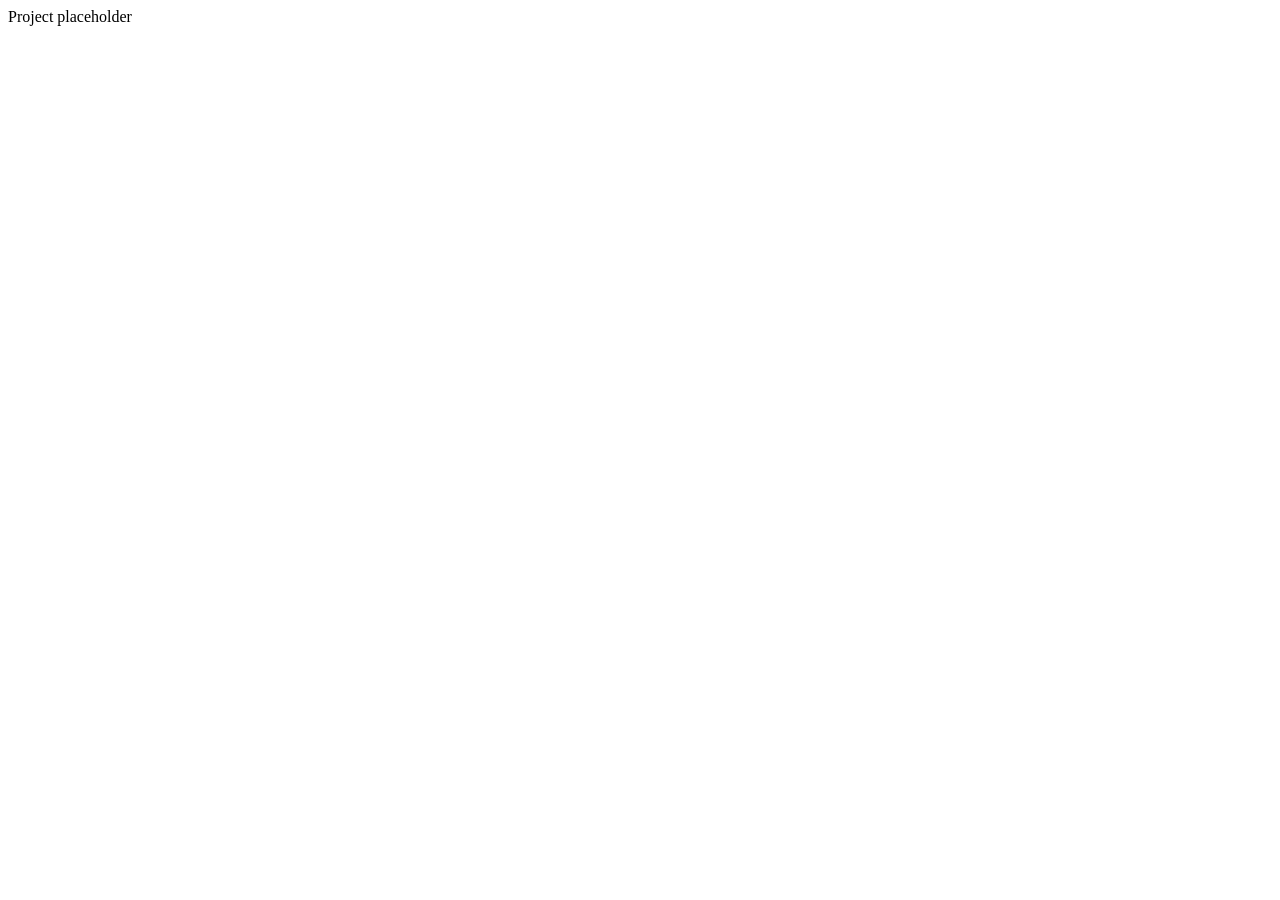
==== projects.html @ 774b998d "started the css and added wip warning in README" ====
<!DOCTYPE html>
<html lang="fr">
<head>
    <meta charset="UTF-8">
    <meta name="viewport" content="width=device-width, initial-scale=1.0">
    <title>Nathan's projects</title>
</head>
<body>
    Project placeholder
</body>
</html>
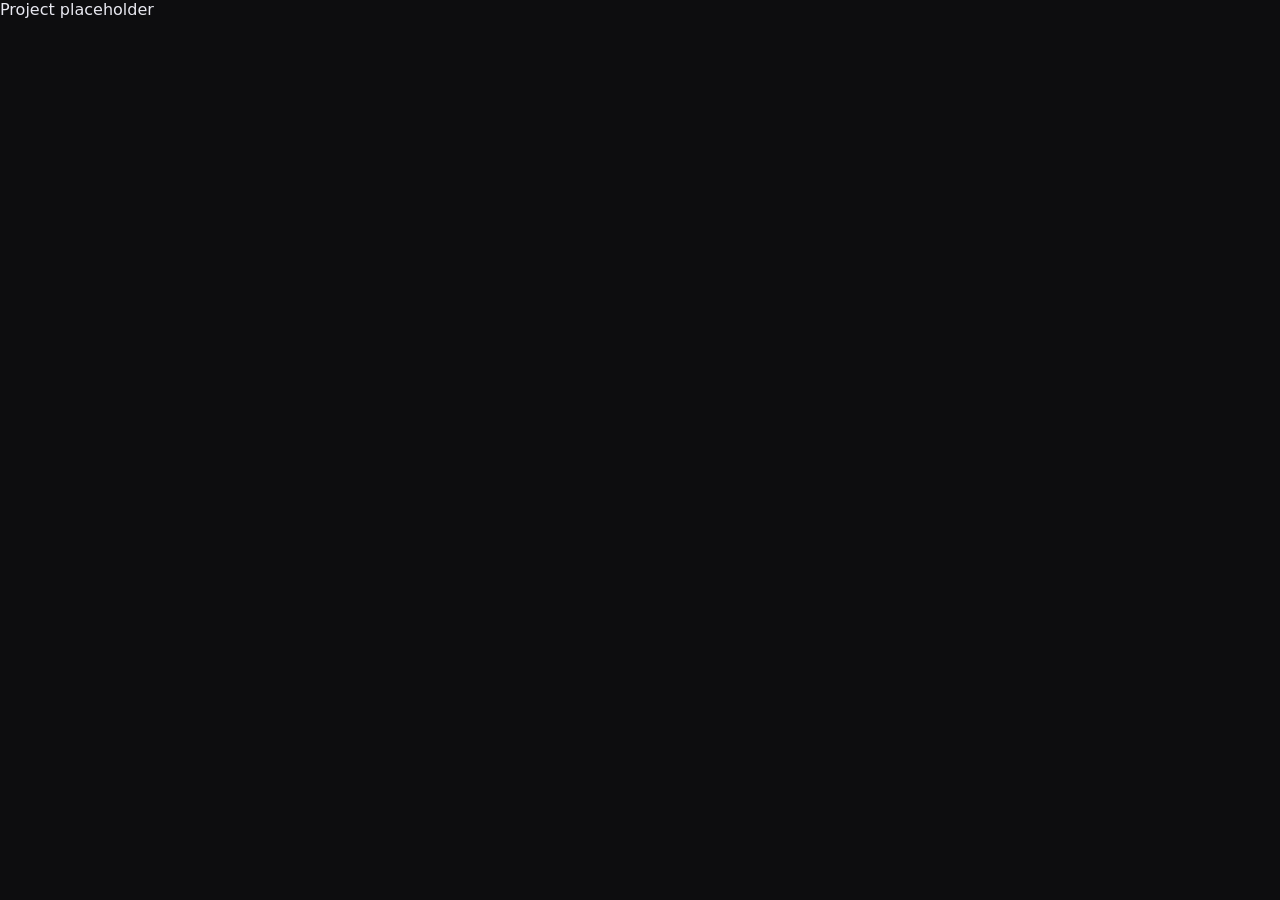
==== commit b5bb45a6: "changed architecture for dynamic project preview and management and added one test project" ====
--- a/projects.html
+++ b/projects.html
@@ -4,6 +4,7 @@
     <meta charset="UTF-8">
     <meta name="viewport" content="width=device-width, initial-scale=1.0">
     <title>Nathan's projects</title>
+    <link rel="stylesheet" href="css/style.css">
 </head>
 <body>
     Project placeholder
--- a/css/style.css
+++ b/css/style.css
@@ -0,0 +1,241 @@
+:root {
+  --bg: #0d0d0f;
+  --bg-card: #141416;
+  --bg-pill: #1e1e22;
+  --border: #2a2a2f;
+  --accent: #7b6ef6;
+  --accent-dim:#3d3780;
+  --accent-hover: #9287f8;
+  --text: #e8e8f0;
+  --text-muted:#6b6b80;
+  --radius: 12px;
+  --transition-smooth: all 0.3s cubic-bezier(0.4, 0, 0.2, 1);
+}
+
+html { 
+  scroll-behavior: smooth; 
+  background-color: var(--bg);
+  color: var(--text);
+  font-family: system-ui, -apple-system, BlinkMacSystemFont, 'Segoe UI', Roboto, Oxygen, Ubuntu, Cantarell, sans-serif;
+}
+
+h3 { font-size: 1.6rem;}
+h5 { font-size: 1.2rem; margin: 0px;}
+
+*, *::before, *::after {
+  box-sizing: border-box;
+}
+
+body {
+    margin: 0px;
+    padding: 0px;
+    background-color: var(--bg);
+}
+
+.mainpage {
+    display: flex;
+    flex-direction: column;
+    gap: 50px;
+    padding: 30px 50px;
+    max-width: 1070px;
+    margin: auto;
+}
+
+.about-me {
+    display: flex;
+    gap: 10px;
+}
+
+.left-abtme {
+    width: 25%;
+    display: flex;
+    flex-direction: column;
+    align-items: center;
+}
+
+.left-abtme img {
+    border-radius: 50%;
+    object-fit: cover;
+    height: 200px;
+    width: 200px;
+    border: 2px solid var(--border);
+    transition: var(--transition-smooth);
+}
+
+.left-abtme a {
+    height: 200px;
+    width: 200px;
+}
+
+.left-abtme img:hover {
+    transform: scale(1.05) rotate(2deg);
+    box-shadow: 0 0 20px var(--accent-dim);
+    border-color: var(--accent);
+}
+
+.right-abtme {
+    width: 75%;
+    padding-top: 40px;
+}
+
+.right-abtme p {
+    font-size: 1.2rem;
+    color: var(--text-muted);
+    line-height: 1.6;
+}
+
+.skills-tech {
+    display: flex;
+    flex-direction: column;
+}
+
+.card-display-area {
+    display: flex;
+    flex-wrap: wrap;
+    gap: 50px;
+}
+
+.card-tech {
+    display: flex;
+    flex-direction: column;
+    min-width: 200px;
+    flex: 1;
+    background-color: var(--bg-card);
+    border-radius: var(--radius);
+    border: 1px solid var(--border);
+    padding: 20px;
+    gap: 15px;
+    transition: var(--transition-smooth);
+}
+
+.card-tech:hover {
+    transform: translateY(-5px);
+    border-color: var(--accent);
+    box-shadow: 0 10px 20px rgba(0, 0, 0, 0.3);
+}
+
+.pills {
+    display: flex;
+    flex-wrap: wrap;
+    gap: 0.5rem;
+}
+
+.pills p {
+    background: var(--bg-pill);
+    border: 1px solid var(--border);
+    border-radius: 999px;
+    color: var(--text);
+    padding: 0.25rem 0.75rem;
+    font-size: 0.8rem;
+    margin: 0px;
+    transition: var(--transition-smooth);
+}
+
+.pills p:hover {
+    background: var(--accent-dim);
+    border-color: var(--accent);
+    cursor: default;
+}
+
+.projects {
+    display: flex;
+    flex-direction: column;
+}
+
+.projects-section {
+    display: flex;
+    flex-wrap: wrap;
+    gap: 20px;
+}
+
+.project-card {
+    height: 300px;
+    width: 100%;
+    background-color: var(--bg-card);
+    border: 1px solid var(--border);
+    border-radius: var(--radius);
+    padding: 20px;
+    display: flex;
+    align-items: center;
+    justify-content: center;
+    transition: var(--transition-smooth);
+}
+
+.footer-projects {
+    width: 100%;
+    display: flex;
+    justify-content: center;
+    margin-top: 20px;
+}
+
+.button {
+    text-decoration: none;
+    color: var(--text);
+    background-color: var(--accent);
+    border-radius: 999px;
+    padding: 0.7rem 2rem;
+    border: 1px solid transparent;
+    font-weight: 600;
+    transition: var(--transition-smooth);
+}
+
+.button:hover {
+    background-color: var(--accent-hover);
+    transform: scale(1.03);
+    box-shadow: 0 5px 15px rgba(123, 110, 246, 0.4);
+}
+
+/* ==========================================================================
+   BLOCK RESPONSIVE (MOBILE & TABLETTE)
+   ========================================================================== */
+@media screen and (max-width: 768px) {
+    /* Réduction des marges globales de la page pour ne pas perdre d'espace */
+    .mainpage {
+        padding: 20px 20px;
+        gap: 40px;
+    }
+
+    /* La section à propos passe d'une ligne à une colonne */
+    .about-me {
+        flex-direction: column;
+        align-items: center;
+        gap: 20px;
+    }
+
+    /* L'avatar et le texte prennent désormais toute la largeur disponible */
+    .left-abtme, 
+    .right-abtme {
+        width: 100%;
+    }
+
+    /* Alignement centré du titre "About me" au-dessus de la photo sur mobile */
+    .left-abtme {
+        align-items: center;
+        text-align: center;
+    }
+
+    /* Ajustement du texte pour qu'il ne soit pas trop gros sur petit écran */
+    .right-abtme {
+        padding-top: 0px;
+        text-align: justify;
+    }
+    
+    .right-abtme p {
+        font-size: 1.05rem;
+    }
+
+    /* Réduction de l'espace entre les cartes de compétences */
+    .card-display-area {
+        gap: 20px;
+    }
+
+    /* Gestion des cartes pour qu'elles s'empilent bien si l'écran est minuscule */
+    .card-tech {
+        min-width: 100%;
+    }
+    
+    /* Légère réduction de la hauteur de la carte projet sur mobile pour l'esthétique */
+    .project-card {
+        height: 220px;
+    }
+}
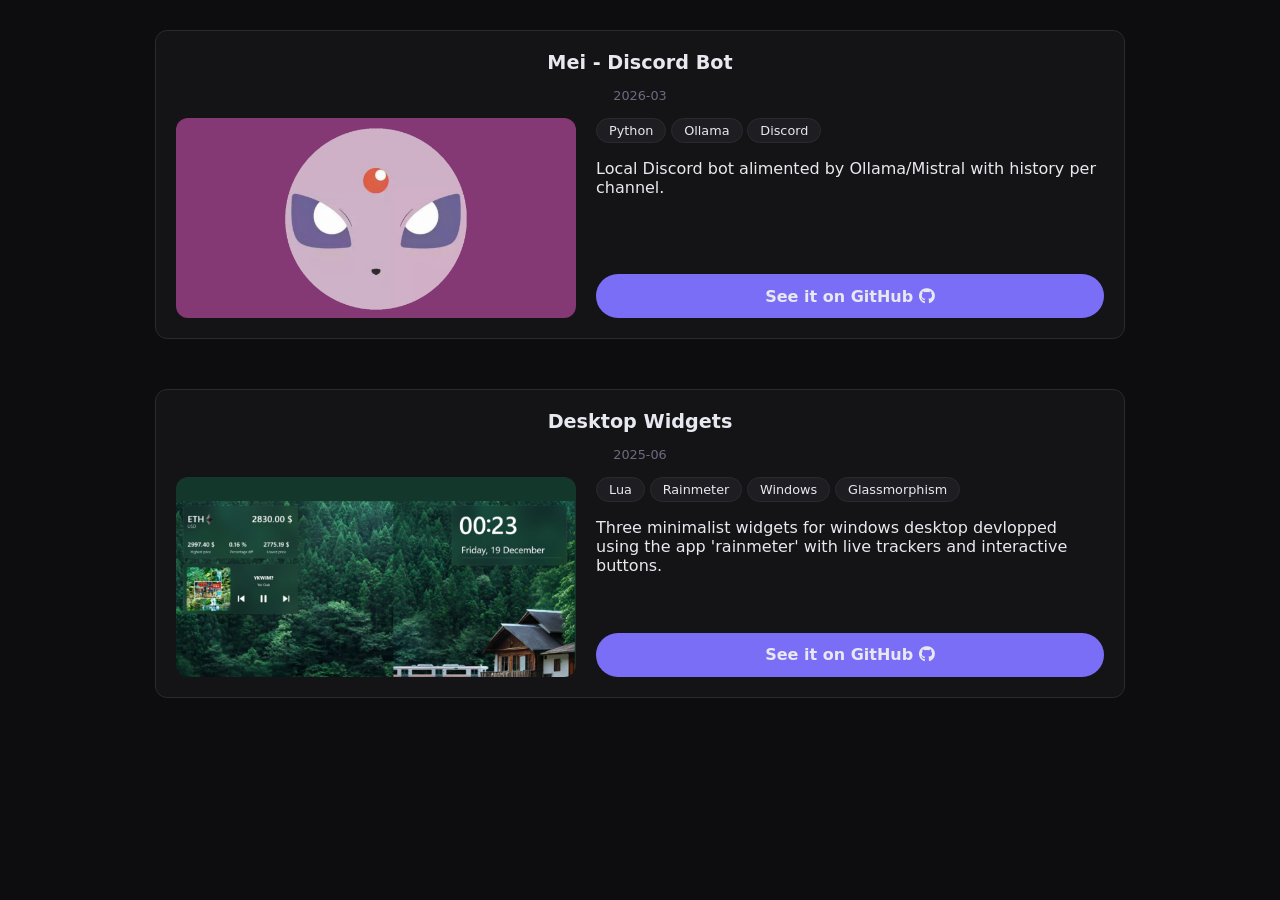
==== commit ebcbc4cf: "made the page to see all projects work, added another project, adjusted an image" ====
--- a/projects.html
+++ b/projects.html
@@ -5,8 +5,10 @@
     <meta name="viewport" content="width=device-width, initial-scale=1.0">
     <title>Nathan's projects</title>
     <link rel="stylesheet" href="css/style.css">
+    <link rel="stylesheet" href="https://cdnjs.cloudflare.com/ajax/libs/font-awesome/6.5.0/css/all.min.css">
 </head>
 <body>
-    Project placeholder
+    <div id="projects-grid"></div>
+    <script type="module" src="js/projects.js"></script>
 </body>
 </html>
--- a/css/style.css
+++ b/css/style.css
@@ -30,6 +30,7 @@
     margin: 0px;
     padding: 0px;
     background-color: var(--bg);
+    min-width: 400px;
 }
 
 .mainpage {
@@ -65,6 +66,7 @@
 .left-abtme a {
     height: 200px;
     width: 200px;
+    padding: 0px;
 }
 
 .left-abtme img:hover {
@@ -76,6 +78,7 @@
 .right-abtme {
     width: 75%;
     padding-top: 40px;
+    flex-grow: 1;
 }
 
 .right-abtme p {
@@ -92,7 +95,7 @@
 .card-display-area {
     display: flex;
     flex-wrap: wrap;
-    gap: 50px;
+    gap: 30px;
 }
 
 .card-tech {
@@ -100,6 +103,7 @@
     flex-direction: column;
     min-width: 200px;
     flex: 1;
+    flex-grow: 1;
     background-color: var(--bg-card);
     border-radius: var(--radius);
     border: 1px solid var(--border);
@@ -142,6 +146,13 @@
     flex-direction: column;
 }
 
+.project-top {
+    display: flex;
+    justify-content: space-between;
+    align-items: end;
+    flex-wrap: wrap;
+}
+
 .projects-section {
     display: flex;
     flex-wrap: wrap;
@@ -149,23 +160,83 @@
 }
 
 .project-card {
-    height: 300px;
+    min-height: 300px;
     width: 100%;
     background-color: var(--bg-card);
     border: 1px solid var(--border);
     border-radius: var(--radius);
     padding: 20px;
     display: flex;
+    flex-direction: column;
     align-items: center;
     justify-content: center;
     transition: var(--transition-smooth);
 }
 
-.footer-projects {
+.title-project-card {
     width: 100%;
     display: flex;
-    justify-content: center;
-    margin-top: 20px;
+    flex-direction: column;
+    align-items: center;
+}
+
+.title-project-card p {
+    color: var(--text-muted);
+    font-size: 0.8rem;
+    margin: 0.9rem;
+}
+
+.content-project-card {
+    width: 100%;
+    display: flex;
+    gap: 20px;
+    align-items: start;
+}
+
+.content-project-card img {
+    height: 200px;
+    aspect-ratio: 2 / 1;
+    object-fit: cover; /* évite le stretch, coupe légèrement si besoin */
+    border-radius: var(--radius);
+    flex-shrink: 0; /* empêche l'image de se rétrécir si le texte prend trop de place */
+    max-width: 400px;
+}
+
+.text-content {
+    display: flex;
+    flex-direction: column;
+    justify-content: space-between;
+    align-self: stretch
+}
+
+.text-content ul {
+    display: flex;
+    flex-wrap: wrap;
+    gap: 0.3rem;
+    list-style: none;
+    padding: 0px;
+    margin: 0px;
+}
+
+.text-content ul li {
+    background: var(--bg-pill);
+    border: 1px solid var(--border);
+    border-radius: 999px;
+    color: var(--text);
+    padding: 0.25rem 0.75rem;
+    font-size: 0.8rem;
+    margin: 0px;
+    transition: var(--transition-smooth);
+}
+
+.text-content ul li:hover {
+    background: var(--accent-dim);
+    border-color: var(--accent);
+    cursor: default;
+}
+
+.text-content .github-link {
+    background-color: var(--accent);
 }
 
 .button {
@@ -177,13 +248,39 @@
     border: 1px solid transparent;
     font-weight: 600;
     transition: var(--transition-smooth);
-}
-
-.button:hover {
+    text-align: center;
+}
+
+a .button:hover {
     background-color: var(--accent-hover);
     transform: scale(1.03);
-    box-shadow: 0 5px 15px rgba(123, 110, 246, 0.4);
-}
+}
+
+a {
+    color: var(--accent);
+    padding: 0.5rem;
+    font-weight: 600;
+    transition: var(--transition-smooth);
+}
+
+.project-top a {
+    margin-bottom: 0.83em;
+}
+
+a:hover {
+    transform: scale(1.03);
+    text-shadow: 0 5px 15px rgba(123, 110, 246, 0.4);
+}
+
+#projects-grid {
+    display: flex;
+    flex-direction: column;
+    gap: 50px;
+    padding: 30px 50px;
+    max-width: 1070px;
+    margin: auto;
+}
+
 
 /* ==========================================================================
    BLOCK RESPONSIVE (MOBILE & TABLETTE)
@@ -230,12 +327,26 @@
     }
 
     /* Gestion des cartes pour qu'elles s'empilent bien si l'écran est minuscule */
-    .card-tech {
-        min-width: 100%;
-    }
-    
-    /* Légère réduction de la hauteur de la carte projet sur mobile pour l'esthétique */
+
+    /* Sur mobile la carte passe en colonne : image au-dessus, texte en dessous */
     .project-card {
-        height: 220px;
+        height: auto; /* hauteur fixe retirée, le contenu dicte la taille */
+        padding: 15px;
+    }
+
+    /* Image pleine largeur sur mobile */
+    .content-project-card {
+        flex-direction: column; /* empile image + texte verticalement */
+        align-items: center;
+    }
+
+    .content-project-card img {
+        width: 100%; /* prend toute la largeur disponible */
+        height: 160px; /* hauteur fixe pour garder un ratio cohérent */
+        aspect-ratio: unset; /* désactive le ratio desktop */
+    }
+
+    .text-content {
+        width: 100%;
     }
 }
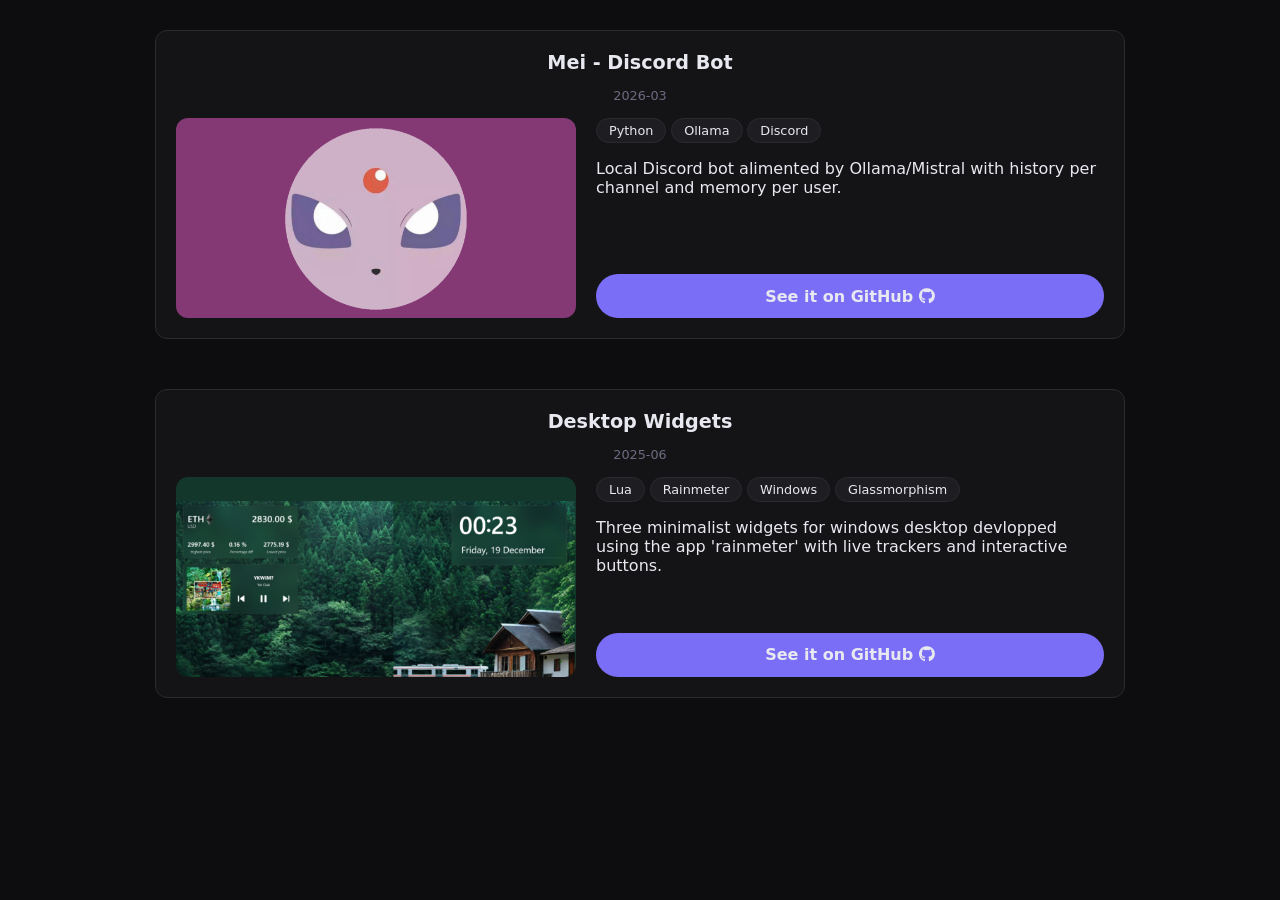
==== commit 69c1b407: "added footer and tab icon" ====
--- a/projects.html
+++ b/projects.html
@@ -4,6 +4,7 @@
     <meta charset="UTF-8">
     <meta name="viewport" content="width=device-width, initial-scale=1.0">
     <title>Nathan's projects</title>
+    <link rel="icon" href="https://github.com/nathan-leoue.png">
     <link rel="stylesheet" href="css/style.css">
     <link rel="stylesheet" href="https://cdnjs.cloudflare.com/ajax/libs/font-awesome/6.5.0/css/all.min.css">
 </head>
--- a/css/style.css
+++ b/css/style.css
@@ -26,6 +26,11 @@
   box-sizing: border-box;
 }
 
+a {
+    text-decoration: none;
+    color: currentColor;
+}
+
 body {
     margin: 0px;
     padding: 0px;
@@ -256,20 +261,34 @@
     transform: scale(1.03);
 }
 
-a {
+.project-top a {
     color: var(--accent);
     padding: 0.5rem;
     font-weight: 600;
     transition: var(--transition-smooth);
+    text-decoration: none;
 }
 
 .project-top a {
     margin-bottom: 0.83em;
 }
 
-a:hover {
+.project-top a:hover {
     transform: scale(1.03);
     text-shadow: 0 5px 15px rgba(123, 110, 246, 0.4);
+}
+
+footer {
+    display: flex;
+    justify-content: center;
+    align-items: center;
+    gap: 0.5rem;
+    font-size: 0.8rem;
+    color: var(--text-muted);
+}
+
+footer a > p {
+    border-bottom: 1px solid currentColor;
 }
 
 #projects-grid {
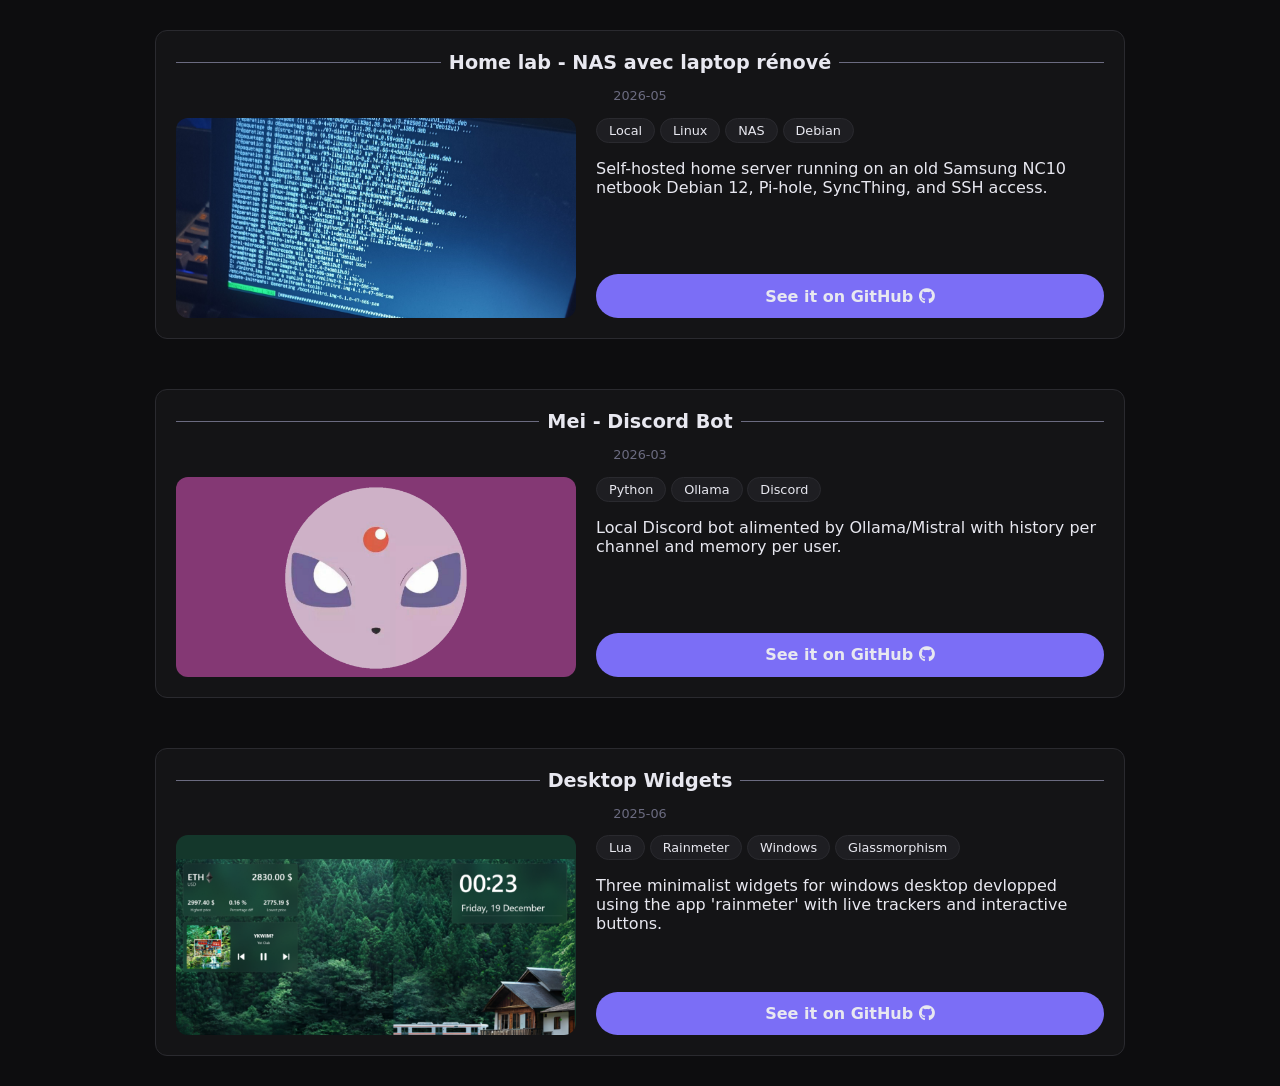
==== commit c86745c9: "added navbar and started big view of projects" ====
--- a/projects.html
+++ b/projects.html
@@ -8,7 +8,7 @@
     <link rel="stylesheet" href="css/style.css">
     <link rel="stylesheet" href="https://cdnjs.cloudflare.com/ajax/libs/font-awesome/6.5.0/css/all.min.css">
 </head>
-<body>
+<body id="body">
     <div id="projects-grid"></div>
     <script type="module" src="js/projects.js"></script>
 </body>
--- a/css/style.css
+++ b/css/style.css
@@ -20,7 +20,15 @@
 }
 
 h3 { font-size: 1.6rem;}
-h5 { font-size: 1.2rem; margin: 0px;}
+h5 { font-size: 1.2rem; margin: 0px; width: 100%; display: flex; gap: 0.5rem; justify-content: center; align-items: center;}
+
+h5::before,
+h5::after {
+    content: "";
+    flex: 1;
+    height: 1px;
+    background-color: var(--text-muted);
+}
 
 *, *::before, *::after {
   box-sizing: border-box;
@@ -36,6 +44,13 @@
     padding: 0px;
     background-color: var(--bg);
     min-width: 400px;
+    display: flex;
+    flex-direction: column;
+    justify-content: space-between;
+}
+
+body.no-scroll {
+    overflow: hidden;
 }
 
 .mainpage {
@@ -45,6 +60,11 @@
     padding: 30px 50px;
     max-width: 1070px;
     margin: auto;
+}
+
+nav {
+    display: flex;
+    justify-content: space-between;
 }
 
 .about-me {
@@ -263,7 +283,7 @@
 
 .project-top a {
     color: var(--accent);
-    padding: 0.5rem;
+    padding: 0.5rem 0rem;
     font-weight: 600;
     transition: var(--transition-smooth);
     text-decoration: none;
@@ -283,8 +303,13 @@
     justify-content: center;
     align-items: center;
     gap: 0.5rem;
+    flex-wrap: wrap;
     font-size: 0.8rem;
     color: var(--text-muted);
+}
+
+footer p {
+    margin: 0px;
 }
 
 footer a > p {
@@ -300,6 +325,82 @@
     margin: auto;
 }
 
+/* Switch button */
+/* The switch - the box around the slider */
+.switch {
+  position: relative;
+  display: inline-block;
+  width: 30px;
+  height: 17px;
+}
+
+/* Hide default HTML checkbox */
+.switch input {
+  opacity: 0;
+  width: 0;
+  height: 0;
+}
+
+/* The slider */
+.slider {
+  position: absolute;
+  cursor: pointer;
+  top: 0;
+  left: 0;
+  right: 0;
+  bottom: 0;
+  background-color: var(--text-muted);
+  -webkit-transition: .4s;
+  transition: .4s;
+}
+
+.slider:before {
+  position: absolute;
+  content: "";
+  height: 13px;
+  width: 13px;
+  left: 2px;
+  bottom: 2px;
+  background-color: var(--text);
+  -webkit-transition: .4s;
+  transition: .4s;
+}
+
+input:checked + .slider:before {
+  -webkit-transform: translateX(13px);
+  -ms-transform: translateX(13px);
+  transform: translateX(13px);
+}
+
+/* Rounded sliders */
+.slider.round {
+  border-radius: 999px;
+}
+
+.slider.round:before {
+  border-radius: 999px;
+}
+
+/* ------------big card----------- */
+#bigcard {
+    position: fixed;
+    z-index: 999;
+    min-height: 100vh;
+    width: 100vw;
+    flex-grow: 1;
+    background-color: #0d0d0f65;
+    display: flex;
+    justify-content: center;
+    align-items: center;
+}
+
+#bigcard div {
+    height: 300px;
+    width: 200px;
+    border: 1px solid white;
+    background-color: var(--bg-card);
+    border-radius: var(--radius);
+}
 
 /* ==========================================================================
    BLOCK RESPONSIVE (MOBILE & TABLETTE)
@@ -307,7 +408,7 @@
 @media screen and (max-width: 768px) {
     /* Réduction des marges globales de la page pour ne pas perdre d'espace */
     .mainpage {
-        padding: 20px 20px;
+        padding: 20px 5px;
         gap: 40px;
     }
 
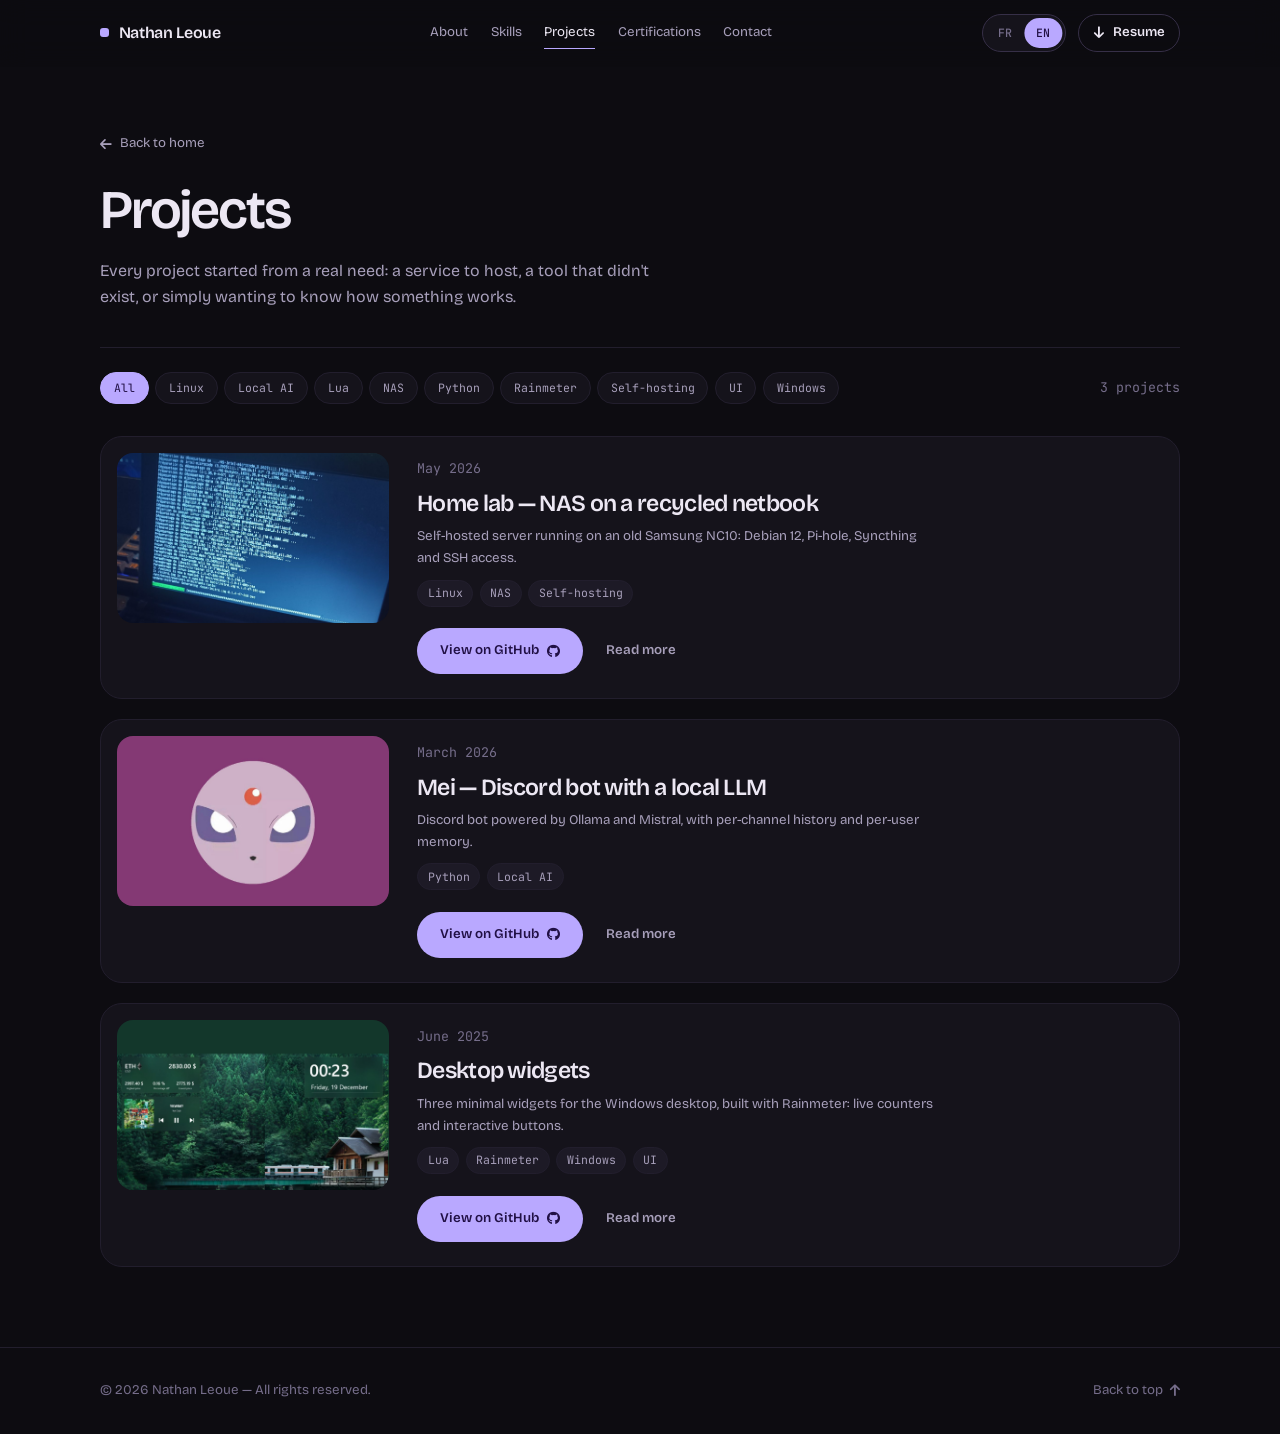
==== commit 9ae0349b: "refactor: i18n, certifications, resume, UI, cleanup" ====
--- a/projects.html
+++ b/projects.html
@@ -3,13 +3,95 @@
 <head>
     <meta charset="UTF-8">
     <meta name="viewport" content="width=device-width, initial-scale=1.0">
-    <title>Nathan's projects</title>
+    <title>Projets — Nathan Leoue</title>
+    <meta name="description" content="Tous les projets de Nathan Leoue : home lab, IA locale, développement web et outils système.">
+    <meta name="theme-color" content="#0d0c11">
+
+    <meta property="og:type" content="website">
+    <meta property="og:title" content="Projets — Nathan Leoue">
+    <meta property="og:description" content="Home lab, IA locale, développement web et outils système.">
+    <meta property="og:url" content="https://nathan-leoue.github.io/projects.html">
+    <meta property="og:image" content="https://github.com/nathan-leoue.png">
+
     <link rel="icon" href="https://github.com/nathan-leoue.png">
+    <link rel="preconnect" href="https://fonts.googleapis.com">
+    <link rel="preconnect" href="https://fonts.gstatic.com" crossorigin>
+    <link rel="stylesheet" href="https://fonts.googleapis.com/css2?family=Bricolage+Grotesque:opsz,wght@12..96,300..800&family=JetBrains+Mono:wght@400;500&display=swap">
+    <link rel="stylesheet" href="https://cdnjs.cloudflare.com/ajax/libs/font-awesome/6.5.0/css/all.min.css">
     <link rel="stylesheet" href="css/style.css">
-    <link rel="stylesheet" href="https://cdnjs.cloudflare.com/ajax/libs/font-awesome/6.5.0/css/all.min.css">
 </head>
-<body id="body">
-    <div id="projects-grid"></div>
+
+<body data-title-key="meta.titleProjects">
+    <a class="skip-link" href="#main" data-i18n="a11y.skip">Aller au contenu</a>
+
+    <header class="topbar">
+        <div class="shell topbar-inner">
+            <a class="brand" href="index.html" data-i18n-attr="aria-label:nav.home">
+                <span class="brand-dot" aria-hidden="true"></span>
+                <span class="brand-name">Nathan Leoue</span>
+            </a>
+
+            <nav class="nav-links" data-i18n-attr="aria-label:a11y.nav">
+                <a href="index.html#about" data-i18n="nav.about"></a>
+                <a href="index.html#skills" data-i18n="nav.skills"></a>
+                <a href="projects.html" class="is-current" data-i18n="nav.projects"></a>
+                <a href="index.html#certifications" data-i18n="nav.certs"></a>
+                <a href="index.html#contact" data-i18n="nav.contact"></a>
+            </nav>
+
+            <div class="topbar-actions">
+                <div class="lang-switch" role="group" data-lang-switch="fr"
+                     data-i18n-attr="aria-label:a11y.langGroup">
+                    <span class="lang-thumb" aria-hidden="true"></span>
+                    <button class="lang-btn" type="button" data-lang="fr" lang="fr">FR</button>
+                    <button class="lang-btn" type="button" data-lang="en" lang="en">EN</button>
+                </div>
+
+                <a class="btn btn-outline btn-sm" href="assets/cv/cv-nathan-leoue.pdf" download>
+                    <i class="fa-solid fa-arrow-down" aria-hidden="true"></i>
+                    <span data-i18n="nav.cv"></span>
+                </a>
+            </div>
+        </div>
+    </header>
+
+    <main id="main">
+        <section class="page-head">
+            <div class="shell">
+                <a class="back-link" href="index.html">
+                    <i class="fa-solid fa-arrow-left" aria-hidden="true"></i>
+                    <span data-i18n="nav.backHome"></span>
+                </a>
+                <h1 class="page-title" data-i18n="projects.title"></h1>
+                <p class="page-intro" data-i18n="projects.pageIntro"></p>
+
+                <div class="filter-bar">
+                    <!-- Boutons générés par js/projects.js à partir des tags -->
+                    <div class="filters" id="projects-filters" role="group"></div>
+                    <p class="band-meta mono" id="projects-count"></p>
+                </div>
+            </div>
+        </section>
+
+        <section class="band band-flush">
+            <div class="shell">
+                <!-- Cartes générées par js/projects.js -->
+                <div class="project-list" id="projects-grid"></div>
+            </div>
+        </section>
+    </main>
+
+    <footer class="site-footer">
+        <div class="shell footer-inner">
+            <p>© <span data-year>2026</span> Nathan Leoue — <span data-i18n="footer.rights"></span></p>
+            <p class="footer-note mono" data-i18n="footer.built"></p>
+            <a class="footer-top" href="#main">
+                <span data-i18n="footer.top"></span>
+                <i class="fa-solid fa-arrow-up" aria-hidden="true"></i>
+            </a>
+        </div>
+    </footer>
+
     <script type="module" src="js/projects.js"></script>
 </body>
-</html>+</html>
--- a/css/style.css
+++ b/css/style.css
@@ -1,472 +1,1111 @@
+/* ==========================================================================
+   Nathan Leoue — feuille de style
+   --------------------------------------------------------------------------
+   Sommaire
+     01. Tokens (couleurs, typo, espacements)
+     02. Base & réinitialisation
+     03. Utilitaires
+     04. Mise en page (shell, bandes, grille de section)
+     05. En-tête, navigation, sélecteur de langue
+     06. Boutons
+     07. Hero + encadré "neofetch"
+     08. Compétences
+     09. Projets (cartes, filtres, page dédiée)
+     10. Certifications
+     11. Contact
+     12. Fiche détaillée (modale)
+     13. Pied de page
+     14. Page 404
+     15. Responsive
+     16. Préférences d'accessibilité
+   ========================================================================== */
+
+
+/* ==========================================================================
+   01. TOKENS
+   Une seule source de vérité pour les couleurs. Pour changer l'ambiance du
+   site, il suffit de toucher à ce bloc — rien d'autre.
+   Palette pensée comme du Material You : les surfaces ne sont pas grises mais
+   légèrement teintées de violet, et l'accent est un ton clair posé sur du
+   sombre (et non l'inverse).
+   ========================================================================== */
 :root {
-  --bg: #0d0d0f;
-  --bg-card: #141416;
-  --bg-pill: #1e1e22;
-  --border: #2a2a2f;
-  --accent: #7b6ef6;
-  --accent-dim:#3d3780;
-  --accent-hover: #9287f8;
-  --text: #e8e8f0;
-  --text-muted:#6b6b80;
-  --radius: 12px;
-  --transition-smooth: all 0.3s cubic-bezier(0.4, 0, 0.2, 1);
-}
-
-html { 
-  scroll-behavior: smooth; 
-  background-color: var(--bg);
-  color: var(--text);
-  font-family: system-ui, -apple-system, BlinkMacSystemFont, 'Segoe UI', Roboto, Oxygen, Ubuntu, Cantarell, sans-serif;
-}
-
-h3 { font-size: 1.6rem;}
-h5 { font-size: 1.2rem; margin: 0px; width: 100%; display: flex; gap: 0.5rem; justify-content: center; align-items: center;}
-
-h5::before,
-h5::after {
+    /* Surfaces, du plus bas au plus haut */
+    --surface:        #0d0c11;
+    --surface-1:      #15131b;
+    --surface-2:      #1d1a26;
+    --surface-3:      #262132;
+
+    /* Contours */
+    --outline:        #362f47;
+    --outline-weak:   #221e2d;
+
+    /* Accent principal */
+    --primary:        #b9a8ff;
+    --primary-dim:    #6d5cc0;
+    --primary-soft:   rgba(185, 168, 255, 0.12);
+    --on-primary:     #211045;
+
+    /* Accent secondaire — réservé aux certifications obtenues */
+    --accent:         #7fd7c8;
+    --accent-soft:    rgba(127, 215, 200, 0.12);
+
+    /* Texte */
+    --text:           #ece7f3;
+    --text-muted:     #a79fba;
+    --text-faint:     #756d8a;
+
+    /* Typographie */
+    --font-body: "Bricolage Grotesque", system-ui, -apple-system, "Segoe UI", Roboto, sans-serif;
+    --font-mono: "JetBrains Mono", ui-monospace, SFMono-Regular, Menlo, Consolas, monospace;
+
+    /* Échelle typographique (ratio ~1.25) */
+    --step--1: 0.833rem;
+    --step-0:  1rem;
+    --step-1:  1.15rem;
+    --step-2:  1.45rem;
+    --step-3:  1.9rem;
+
+    /* Formes et mouvements */
+    --radius-sm:  10px;
+    --radius:     16px;
+    --radius-lg:  22px;
+    --ease: cubic-bezier(0.4, 0, 0.2, 1);
+    --speed: 0.25s;
+}
+
+
+/* ==========================================================================
+   02. BASE
+   ========================================================================== */
+*, *::before, *::after { box-sizing: border-box; }
+
+html {
+    scroll-behavior: smooth;
+    /* Compense la hauteur de l'en-tête fixe quand on saute vers une ancre. */
+    scroll-padding-top: 6rem;
+    -webkit-text-size-adjust: 100%;
+}
+
+body {
+    margin: 0;
+    background-color: var(--surface);
+    color: var(--text);
+    font-family: var(--font-body);
+    font-size: var(--step-0);
+    line-height: 1.65;
+    font-optical-sizing: auto;
+    -webkit-font-smoothing: antialiased;
+}
+
+body.no-scroll { overflow: hidden; }
+
+h1, h2, h3, h4 {
+    margin: 0;
+    line-height: 1.15;
+    letter-spacing: -0.02em;
+    font-weight: 600;
+}
+
+p { margin: 0; }
+
+img { max-width: 100%; display: block; }
+
+a { color: inherit; text-decoration: none; }
+
+ul { list-style: none; margin: 0; padding: 0; }
+
+button { font: inherit; color: inherit; }
+
+::selection { background: var(--primary); color: var(--on-primary); }
+
+/* Un seul style de focus pour tout le site, visible au clavier uniquement. */
+:focus-visible {
+    outline: 2px solid var(--primary);
+    outline-offset: 3px;
+    border-radius: 4px;
+}
+
+
+/* ==========================================================================
+   03. UTILITAIRES
+   ========================================================================== */
+.mono {
+    font-family: var(--font-mono);
+    font-size: var(--step--1);
+    letter-spacing: 0;
+}
+
+/* Visible pour les lecteurs d'écran, invisible à l'œil. */
+.visually-hidden {
+    position: absolute;
+    width: 1px; height: 1px;
+    margin: -1px; padding: 0;
+    overflow: hidden;
+    clip-path: inset(50%);
+    white-space: nowrap;
+}
+
+/* Premier lien de la page : n'apparaît qu'à la tabulation. */
+.skip-link {
+    position: absolute;
+    top: 0.75rem;
+    left: 0.75rem;
+    z-index: 200;
+    padding: 0.6rem 1rem;
+    background: var(--primary);
+    color: var(--on-primary);
+    border-radius: 999px;
+    font-weight: 600;
+    transform: translateY(-160%);
+    transition: transform var(--speed) var(--ease);
+}
+.skip-link:focus { transform: translateY(0); }
+
+.empty-state {
+    color: var(--text-muted);
+    padding: 2rem 0;
+}
+
+/* Étiquettes de technologies, partagées par les projets et les compétences. */
+.tag-list {
+    display: flex;
+    flex-wrap: wrap;
+    gap: 0.4rem;
+}
+
+.tag {
+    font-family: var(--font-mono);
+    font-size: 0.72rem;
+    line-height: 1.6;
+    padding: 0.2rem 0.6rem;
+    border-radius: 999px;
+    background: var(--surface-2);
+    border: 1px solid var(--outline-weak);
+    color: var(--text-muted);
+}
+
+
+/* ==========================================================================
+   04. MISE EN PAGE
+   Le site est découpé en "bandes" pleine largeur séparées par un filet fin,
+   avec le contenu contraint au centre. Chaque bande est elle-même divisée en
+   deux : le titre à gauche, le contenu à droite.
+   ========================================================================== */
+.shell {
+    width: min(1080px, 100% - 3rem);
+    margin-inline: auto;
+}
+
+.band { border-top: 1px solid var(--outline-weak); }
+
+.band-grid {
+    display: grid;
+    grid-template-columns: minmax(140px, 190px) minmax(0, 1fr);
+    gap: clamp(1.5rem, 4vw, 3.5rem);
+    padding-block: clamp(3rem, 7vw, 5rem);
+}
+
+.band-flush { border-top: 0; padding-bottom: clamp(3rem, 7vw, 5rem); }
+
+/* La colonne de gauche reste visible pendant qu'on parcourt la section. */
+.band-side {
+    position: sticky;
+    top: 6.5rem;
+    align-self: start;
+    display: flex;
+    flex-direction: column;
+    gap: 0.5rem;
+}
+
+.band-title {
+    font-size: var(--step-3);
+    letter-spacing: -0.035em;
+}
+
+.band-meta { color: var(--text-faint); }
+
+.band-link {
+    color: var(--primary);
+    font-weight: 600;
+    font-size: var(--step--1);
+    display: inline-flex;
+    align-items: center;
+    gap: 0.45rem;
+    margin-top: 0.5rem;
+    width: fit-content;
+}
+.band-link i { transition: transform var(--speed) var(--ease); }
+.band-link:hover i { transform: translateX(3px); }
+
+.band-main { min-width: 0; }
+
+.band-intro {
+    color: var(--text-muted);
+    max-width: 62ch;
+    margin-bottom: 1.75rem;
+}
+
+.prose p {
+    color: var(--text-muted);
+    max-width: 68ch;
+    font-size: var(--step-1);
+}
+.prose p + p { margin-top: 1.1rem; }
+
+
+/* ==========================================================================
+   05. EN-TÊTE
+   ========================================================================== */
+.topbar {
+    position: sticky;
+    top: 0;
+    z-index: 50;
+    background: color-mix(in srgb, var(--surface) 82%, transparent);
+    backdrop-filter: blur(14px);
+    -webkit-backdrop-filter: blur(14px);
+    border-bottom: 1px solid transparent;
+    transition: border-color var(--speed) var(--ease);
+}
+.topbar.is-scrolled { border-bottom-color: var(--outline-weak); }
+
+.topbar-inner {
+    display: flex;
+    align-items: center;
+    justify-content: space-between;
+    gap: 1.25rem;
+    padding-block: 0.85rem;
+}
+
+.brand {
+    display: inline-flex;
+    align-items: center;
+    gap: 0.6rem;
+    font-weight: 600;
+    letter-spacing: -0.02em;
+    white-space: nowrap;
+}
+
+/* Petit carré d'accent : le repère visuel de la marque. */
+.brand-dot {
+    width: 9px;
+    height: 9px;
+    border-radius: 3px;
+    background: var(--primary);
+    flex-shrink: 0;
+}
+
+.nav-links {
+    display: flex;
+    gap: 1.4rem;
+    font-size: var(--step--1);
+    color: var(--text-muted);
+}
+
+.nav-links a {
+    position: relative;
+    padding-block: 0.35rem;
+    transition: color var(--speed) var(--ease);
+}
+.nav-links a:hover { color: var(--text); }
+
+/* Trait sous le lien de la section en cours de lecture. */
+.nav-links a::after {
     content: "";
+    position: absolute;
+    left: 0;
+    right: 0;
+    bottom: 0;
+    height: 1px;
+    background: var(--primary);
+    transform: scaleX(0);
+    transition: transform var(--speed) var(--ease);
+}
+.nav-links a.is-current { color: var(--text); }
+.nav-links a.is-current::after { transform: scaleX(1); }
+
+.topbar-actions {
+    display: flex;
+    align-items: center;
+    gap: 0.75rem;
+}
+
+/* --- Sélecteur de langue ---------------------------------------------- */
+.lang-switch {
+    position: relative;
+    display: inline-flex;
+    padding: 3px;
+    background: var(--surface-1);
+    border: 1px solid var(--outline);
+    border-radius: 999px;
+}
+
+.lang-btn {
+    position: relative;
+    z-index: 1;
+    border: 0;
+    background: none;
+    cursor: pointer;
+    font-family: var(--font-mono);
+    font-size: 0.72rem;
+    font-weight: 500;
+    padding: 0.35rem 0.6rem;
+    border-radius: 999px;
+    color: var(--text-faint);
+    transition: color var(--speed) var(--ease);
+    min-width: 2.4rem;
+}
+.lang-btn:hover { color: var(--text); }
+.lang-btn.is-active { color: var(--on-primary); }
+
+/* La pastille glisse derrière le bouton actif. */
+.lang-thumb {
+    position: absolute;
+    top: 3px;
+    bottom: 3px;
+    left: 3px;
+    width: calc(50% - 3px);
+    border-radius: 999px;
+    background: var(--primary);
+    transition: transform var(--speed) var(--ease);
+}
+[data-lang-switch="en"] .lang-thumb { transform: translateX(100%); }
+
+
+/* ==========================================================================
+   06. BOUTONS
+   ========================================================================== */
+.btn {
+    display: inline-flex;
+    align-items: center;
+    justify-content: center;
+    gap: 0.55rem;
+    padding: 0.7rem 1.35rem;
+    border-radius: 999px;
+    border: 1px solid transparent;
+    font-size: var(--step--1);
+    font-weight: 600;
+    cursor: pointer;
+    white-space: nowrap;
+    transition: background-color var(--speed) var(--ease),
+                border-color var(--speed) var(--ease),
+                color var(--speed) var(--ease);
+}
+
+.btn-primary {
+    background: var(--primary);
+    color: var(--on-primary);
+}
+.btn-primary:hover { background: #cec1ff; }
+
+.btn-outline {
+    background: transparent;
+    border-color: var(--outline);
+    color: var(--text);
+}
+.btn-outline:hover {
+    border-color: var(--primary-dim);
+    background: var(--primary-soft);
+}
+
+.btn-quiet {
+    background: transparent;
+    color: var(--text-muted);
+    padding-inline: 0.9rem;
+}
+.btn-quiet:hover { color: var(--primary); }
+
+.btn-sm { padding: 0.45rem 0.9rem; }
+
+
+/* ==========================================================================
+   07. HERO
+   ========================================================================== */
+.hero {
+    position: relative;
+    overflow: hidden;
+    padding-block: clamp(3.5rem, 9vw, 6.5rem);
+}
+
+/* Unique effet décoratif du site : une lueur diffuse derrière le titre. */
+.hero::before {
+    content: "";
+    position: absolute;
+    top: -40%;
+    left: -10%;
+    width: 70ch;
+    height: 70ch;
+    background: radial-gradient(circle, var(--primary-soft) 0%, transparent 62%);
+    pointer-events: none;
+}
+
+.hero-inner {
+    position: relative;
+    display: grid;
+    grid-template-columns: minmax(0, 1fr) minmax(0, 24rem);
+    gap: clamp(2rem, 5vw, 4rem);
+    align-items: center;
+}
+
+.hero-title {
+    font-size: clamp(3rem, 8.5vw, 5.2rem);
+    font-weight: 700;
+    line-height: 0.94;
+    letter-spacing: -0.045em;
+    margin-bottom: 1.25rem;
+}
+
+.hero-role {
+    font-size: var(--step-2);
+    color: var(--text);
+    max-width: 28ch;
+    font-weight: 500;
+    letter-spacing: -0.02em;
+    line-height: 1.3;
+}
+
+.hero-pitch {
+    margin-top: 1.25rem;
+    color: var(--text-muted);
+    max-width: 52ch;
+}
+
+.hero-actions {
+    display: flex;
+    flex-wrap: wrap;
+    gap: 0.75rem;
+    margin-top: 2rem;
+}
+
+/* --- Encadré "neofetch" ------------------------------------------------ */
+.fetch {
+    background: var(--surface-1);
+    border: 1px solid var(--outline);
+    border-radius: var(--radius);
+    padding: 1.4rem;
+}
+
+.fetch-head {
+    display: flex;
+    align-items: center;
+    gap: 1rem;
+    margin-bottom: 1.1rem;
+}
+
+.fetch-avatar {
+    display: block;
+    flex-shrink: 0;
+    width: 72px;
+    height: 72px;
+    border-radius: 14px;
+    overflow: hidden;
+    border: 1px solid var(--outline);
+    transition: border-color var(--speed) var(--ease);
+}
+.fetch-avatar:hover { border-color: var(--primary); }
+
+.fetch-avatar img {
+    width: 100%;
+    height: 100%;
+    object-fit: cover;
+}
+
+.fetch-id {
     flex: 1;
+    min-width: 0;
+}
+
+.fetch-user {
+    color: var(--primary);
+    font-weight: 500;
+}
+.fetch-user span { color: var(--text-faint); }
+
+/* Le trait que neofetch dessine sous "utilisateur@machine". */
+.fetch-rule {
+    display: block;
     height: 1px;
-    background-color: var(--text-muted);
-}
-
-*, *::before, *::after {
-  box-sizing: border-box;
-}
-
-a {
-    text-decoration: none;
-    color: currentColor;
-}
-
-body {
-    margin: 0px;
-    padding: 0px;
-    background-color: var(--bg);
-    min-width: 400px;
+    margin-top: 0.35rem;
+    background: var(--outline);
+}
+
+.fetch-list {
+    margin: 0;
     display: flex;
     flex-direction: column;
-    justify-content: space-between;
-}
-
-body.no-scroll {
+    gap: 0.6rem;
+}
+
+.fetch-row {
+    display: grid;
+    /* La colonne des clés s'ajuste à la plus longue, sans jamais écraser
+       la colonne des valeurs. */
+    grid-template-columns: minmax(4.5rem, auto) minmax(0, 1fr);
+    gap: 0.75rem;
+    align-items: baseline;
+}
+
+.fetch-row dt {
+    color: var(--primary);
+    white-space: nowrap;
+}
+
+.fetch-row dd {
+    margin: 0;
+    font-size: var(--step--1);
+    color: var(--text-muted);
+    line-height: 1.5;
+    overflow-wrap: anywhere;
+}
+
+.fetch-row dd a { border-bottom: 1px solid var(--outline); }
+.fetch-row dd a:hover { color: var(--text); border-color: var(--primary); }
+
+
+/* ==========================================================================
+   08. COMPÉTENCES
+   ========================================================================== */
+.skill-grid {
+    display: grid;
+    grid-template-columns: repeat(auto-fit, minmax(210px, 1fr));
+    gap: 1rem;
+}
+
+.skill-card {
+    background: var(--surface-1);
+    border: 1px solid var(--outline-weak);
+    border-radius: var(--radius);
+    padding: 1.35rem;
+    display: flex;
+    flex-direction: column;
+    gap: 0.5rem;
+    transition: border-color var(--speed) var(--ease);
+}
+.skill-card:hover { border-color: var(--outline); }
+
+.skill-card h3 {
+    display: flex;
+    align-items: center;
+    gap: 0.6rem;
+    font-size: var(--step-1);
+}
+.skill-card h3 i {
+    color: var(--primary);
+    font-size: 0.85em;
+}
+
+.skill-note {
+    font-size: var(--step--1);
+    color: var(--text-faint);
+    margin-bottom: 0.5rem;
+}
+
+
+/* ==========================================================================
+   09. PROJETS
+   ========================================================================== */
+.project-list {
+    display: flex;
+    flex-direction: column;
+    gap: 1.25rem;
+}
+
+.project-card {
+    display: grid;
+    grid-template-columns: minmax(0, 17rem) minmax(0, 1fr);
+    gap: clamp(1rem, 2.5vw, 1.75rem);
+    background: var(--surface-1);
+    border: 1px solid var(--outline-weak);
+    border-radius: var(--radius-lg);
+    padding: 1rem;
+    transition: border-color var(--speed) var(--ease);
+}
+.project-card:hover { border-color: var(--outline); }
+
+/* L'image est un bouton : elle ouvre la fiche détaillée. */
+.project-visual {
+    position: relative;
+    padding: 0;
+    border: 0;
+    background: var(--surface-2);
+    border-radius: var(--radius);
     overflow: hidden;
-}
-
-.mainpage {
+    cursor: zoom-in;
+    aspect-ratio: 16 / 10;
+}
+
+.project-visual img {
+    width: 100%;
+    height: 100%;
+    object-fit: cover;
+    transition: transform 0.5s var(--ease);
+}
+.project-visual:hover img { transform: scale(1.04); }
+
+.project-visual-fallback {
+    display: grid;
+    place-items: center;
+    height: 100%;
+    font-size: 3rem;
+    font-weight: 700;
+    color: var(--primary-dim);
+}
+
+.project-body {
     display: flex;
     flex-direction: column;
-    gap: 50px;
-    padding: 30px 50px;
-    max-width: 1070px;
-    margin: auto;
-}
-
-nav {
-    display: flex;
-    justify-content: space-between;
-}
-
-.about-me {
-    display: flex;
-    gap: 10px;
-}
-
-.left-abtme {
-    width: 25%;
-    display: flex;
-    flex-direction: column;
-    align-items: center;
-}
-
-.left-abtme img {
-    border-radius: 50%;
-    object-fit: cover;
-    height: 200px;
-    width: 200px;
-    border: 2px solid var(--border);
-    transition: var(--transition-smooth);
-}
-
-.left-abtme a {
-    height: 200px;
-    width: 200px;
-    padding: 0px;
-}
-
-.left-abtme img:hover {
-    transform: scale(1.05) rotate(2deg);
-    box-shadow: 0 0 20px var(--accent-dim);
-    border-color: var(--accent);
-}
-
-.right-abtme {
-    width: 75%;
-    padding-top: 40px;
-    flex-grow: 1;
-}
-
-.right-abtme p {
-    font-size: 1.2rem;
-    color: var(--text-muted);
-    line-height: 1.6;
-}
-
-.skills-tech {
-    display: flex;
-    flex-direction: column;
-}
-
-.card-display-area {
-    display: flex;
-    flex-wrap: wrap;
-    gap: 30px;
-}
-
-.card-tech {
-    display: flex;
-    flex-direction: column;
-    min-width: 200px;
-    flex: 1;
-    flex-grow: 1;
-    background-color: var(--bg-card);
-    border-radius: var(--radius);
-    border: 1px solid var(--border);
-    padding: 20px;
-    gap: 15px;
-    transition: var(--transition-smooth);
-}
-
-.card-tech:hover {
-    transform: translateY(-5px);
-    border-color: var(--accent);
-    box-shadow: 0 10px 20px rgba(0, 0, 0, 0.3);
-}
-
-.pills {
+    gap: 0.6rem;
+    padding: 0.35rem 0.5rem 0.5rem 0;
+}
+
+.project-date { color: var(--text-faint); }
+
+.project-title {
+    font-size: var(--step-2);
+    letter-spacing: -0.03em;
+}
+
+.project-desc {
+    color: var(--text-muted);
+    font-size: var(--step--1);
+    max-width: 58ch;
+}
+
+.project-actions {
     display: flex;
     flex-wrap: wrap;
     gap: 0.5rem;
-}
-
-.pills p {
-    background: var(--bg-pill);
-    border: 1px solid var(--border);
+    margin-top: auto;
+    padding-top: 0.75rem;
+}
+
+/* --- Page projets ------------------------------------------------------ */
+.page-head { padding-block: clamp(2.5rem, 6vw, 4rem) 2rem; }
+
+.back-link {
+    display: inline-flex;
+    align-items: center;
+    gap: 0.5rem;
+    color: var(--text-muted);
+    font-size: var(--step--1);
+    margin-bottom: 1.5rem;
+}
+.back-link:hover { color: var(--primary); }
+.back-link i { transition: transform var(--speed) var(--ease); }
+.back-link:hover i { transform: translateX(-3px); }
+
+.page-title {
+    font-size: clamp(2.4rem, 6vw, 3.4rem);
+    letter-spacing: -0.04em;
+}
+
+.page-intro {
+    margin-top: 1rem;
+    color: var(--text-muted);
+    max-width: 58ch;
+}
+
+.filter-bar {
+    display: flex;
+    align-items: center;
+    justify-content: space-between;
+    flex-wrap: wrap;
+    gap: 1rem;
+    margin-top: 2.25rem;
+    padding-top: 1.5rem;
+    border-top: 1px solid var(--outline-weak);
+}
+
+.filters {
+    display: flex;
+    flex-wrap: wrap;
+    gap: 0.4rem;
+}
+
+.filter {
+    border: 1px solid var(--outline-weak);
+    background: var(--surface-1);
+    color: var(--text-muted);
+    font-family: var(--font-mono);
+    font-size: 0.72rem;
+    padding: 0.35rem 0.8rem;
     border-radius: 999px;
+    cursor: pointer;
+    transition: color var(--speed) var(--ease),
+                border-color var(--speed) var(--ease),
+                background-color var(--speed) var(--ease);
+}
+.filter:hover { color: var(--text); border-color: var(--outline); }
+.filter.is-active {
+    background: var(--primary);
+    border-color: var(--primary);
+    color: var(--on-primary);
+}
+
+
+/* ==========================================================================
+   10. CERTIFICATIONS
+   ========================================================================== */
+.cert-list {
+    display: flex;
+    flex-direction: column;
+    gap: 0.75rem;
+}
+
+.cert-card {
+    display: flex;
+    justify-content: space-between;
+    align-items: flex-start;
+    gap: 1.5rem;
+    background: var(--surface-1);
+    border: 1px solid var(--outline-weak);
+    border-left: 3px solid var(--outline);
+    border-radius: var(--radius);
+    padding: 1.15rem 1.35rem;
+    transition: border-color var(--speed) var(--ease);
+}
+
+.cert-main {
+    display: flex;
+    flex-direction: column;
+    gap: 0.3rem;
+    min-width: 0;
+}
+
+.cert-title { font-size: var(--step-1); }
+
+.cert-issuer {
+    color: var(--text-muted);
+    font-size: var(--step--1);
+}
+
+.cert-main .tag-list { margin-top: 0.4rem; }
+
+.cert-side {
+    display: flex;
+    flex-direction: column;
+    align-items: flex-end;
+    gap: 0.35rem;
+    text-align: right;
+    flex-shrink: 0;
+}
+
+.cert-status {
+    font-family: var(--font-mono);
+    font-size: 0.7rem;
+    padding: 0.2rem 0.65rem;
+    border-radius: 999px;
+    border: 1px solid currentColor;
+}
+
+.cert-date { color: var(--text-faint); }
+
+.cert-link {
+    font-size: var(--step--1);
+    color: var(--primary);
+    display: inline-flex;
+    align-items: center;
+    gap: 0.4rem;
+}
+.cert-link:hover { text-decoration: underline; }
+
+/* Couleur de statut : appliquée au filet gauche et à la pastille. */
+.cert-obtained { border-left-color: var(--accent); }
+.cert-obtained .cert-status { color: var(--accent); background: var(--accent-soft); }
+
+.cert-progress { border-left-color: var(--primary); }
+.cert-progress .cert-status { color: var(--primary); background: var(--primary-soft); }
+
+.cert-planned { border-left-color: var(--outline); }
+.cert-planned .cert-status { color: var(--text-faint); }
+
+
+/* ==========================================================================
+   11. CONTACT
+   ========================================================================== */
+.contact-list {
+    border-top: 1px solid var(--outline-weak);
+    max-width: 44rem;
+}
+
+.contact-list li { border-bottom: 1px solid var(--outline-weak); }
+
+.contact-list a {
+    display: grid;
+    grid-template-columns: 1.5rem 9.5rem minmax(0, 1fr) 1rem;
+    align-items: center;
+    gap: 1rem;
+    padding: 1.05rem 0.5rem;
+    transition: background-color var(--speed) var(--ease),
+                padding-left var(--speed) var(--ease);
+}
+.contact-list a:hover {
+    background: var(--surface-1);
+    padding-left: 1rem;
+}
+
+.contact-list i:first-child {
+    color: var(--primary);
+    font-size: 1.05rem;
+}
+
+.contact-label { font-weight: 500; }
+
+.contact-value {
+    color: var(--text-muted);
+    overflow-wrap: anywhere;
+}
+
+.contact-arrow {
+    color: var(--text-faint);
+    transition: transform var(--speed) var(--ease), color var(--speed) var(--ease);
+}
+.contact-list a:hover .contact-arrow {
+    color: var(--primary);
+    transform: translateX(3px);
+}
+
+
+/* ==========================================================================
+   12. FICHE DÉTAILLÉE (MODALE)
+   ========================================================================== */
+.modal {
+    position: fixed;
+    inset: 0;
+    z-index: 100;
+    display: grid;
+    place-items: center;
+    padding: 1.25rem;
+}
+/* Sans cette règle, `display: grid` annulerait l'attribut hidden. */
+.modal[hidden] { display: none; }
+
+.modal-backdrop {
+    position: absolute;
+    inset: 0;
+    background: rgba(8, 7, 12, 0.72);
+    backdrop-filter: blur(6px);
+    -webkit-backdrop-filter: blur(6px);
+}
+
+.modal-panel {
+    position: relative;
+    width: min(46rem, 100%);
+    max-height: min(88vh, 50rem);
+    overflow-y: auto;
+    background: var(--surface-1);
+    border: 1px solid var(--outline);
+    border-radius: var(--radius-lg);
+    box-shadow: 0 30px 80px rgba(0, 0, 0, 0.55);
+    animation: modal-in 0.22s var(--ease);
+}
+
+@keyframes modal-in {
+    from { opacity: 0; transform: translateY(12px) scale(0.985); }
+    to   { opacity: 1; transform: none; }
+}
+
+.modal-close {
+    position: absolute;
+    top: 0.9rem;
+    right: 0.9rem;
+    z-index: 2;
+    width: 2.25rem;
+    height: 2.25rem;
+    display: grid;
+    place-items: center;
+    border-radius: 50%;
+    border: 1px solid var(--outline);
+    background: color-mix(in srgb, var(--surface) 75%, transparent);
+    backdrop-filter: blur(6px);
     color: var(--text);
-    padding: 0.25rem 0.75rem;
-    font-size: 0.8rem;
-    margin: 0px;
-    transition: var(--transition-smooth);
-}
-
-.pills p:hover {
-    background: var(--accent-dim);
-    border-color: var(--accent);
-    cursor: default;
-}
-
-.projects {
+    cursor: pointer;
+    transition: background-color var(--speed) var(--ease);
+}
+.modal-close:hover { background: var(--surface-3); }
+
+.modal-visual {
+    height: 14rem;
+    background: var(--surface-2);
+    overflow: hidden;
+}
+.modal-visual img { width: 100%; height: 100%; object-fit: cover; }
+
+.modal-content {
+    padding: 1.6rem clamp(1.25rem, 3vw, 2.25rem) 2rem;
     display: flex;
     flex-direction: column;
-}
-
-.project-top {
-    display: flex;
+    gap: 0.75rem;
+    align-items: flex-start;
+}
+
+.modal-date { color: var(--text-faint); }
+
+.modal-title {
+    font-size: var(--step-3);
+    letter-spacing: -0.035em;
+}
+
+.modal-text {
+    color: var(--text-muted);
+    max-width: 62ch;
+}
+
+.modal-stack-label {
+    margin-top: 0.75rem;
+    font-size: var(--step--1);
+    color: var(--text-faint);
+}
+
+.modal-link { margin-top: 1rem; }
+
+
+/* ==========================================================================
+   13. PIED DE PAGE
+   ========================================================================== */
+.site-footer {
+    border-top: 1px solid var(--outline-weak);
+    padding-block: 2rem;
+    color: var(--text-faint);
+    font-size: var(--step--1);
+}
+
+.footer-inner {
+    display: flex;
+    flex-wrap: wrap;
+    align-items: center;
     justify-content: space-between;
-    align-items: end;
-    flex-wrap: wrap;
-}
-
-.projects-section {
-    display: flex;
-    flex-wrap: wrap;
-    gap: 20px;
-}
-
-.project-card {
-    min-height: 300px;
-    width: 100%;
-    background-color: var(--bg-card);
-    border: 1px solid var(--border);
-    border-radius: var(--radius);
-    padding: 20px;
-    display: flex;
-    flex-direction: column;
-    align-items: center;
-    justify-content: center;
-    transition: var(--transition-smooth);
-}
-
-.title-project-card {
-    width: 100%;
-    display: flex;
-    flex-direction: column;
-    align-items: center;
-}
-
-.title-project-card p {
-    color: var(--text-muted);
-    font-size: 0.8rem;
-    margin: 0.9rem;
-}
-
-.content-project-card {
-    width: 100%;
-    display: flex;
-    gap: 20px;
-    align-items: start;
-}
-
-.content-project-card img {
-    height: 200px;
-    aspect-ratio: 2 / 1;
-    object-fit: cover; /* évite le stretch, coupe légèrement si besoin */
-    border-radius: var(--radius);
-    flex-shrink: 0; /* empêche l'image de se rétrécir si le texte prend trop de place */
-    max-width: 400px;
-}
-
-.text-content {
-    display: flex;
-    flex-direction: column;
-    justify-content: space-between;
-    align-self: stretch
-}
-
-.text-content ul {
-    display: flex;
-    flex-wrap: wrap;
-    gap: 0.3rem;
-    list-style: none;
-    padding: 0px;
-    margin: 0px;
-}
-
-.text-content ul li {
-    background: var(--bg-pill);
-    border: 1px solid var(--border);
-    border-radius: 999px;
-    color: var(--text);
-    padding: 0.25rem 0.75rem;
-    font-size: 0.8rem;
-    margin: 0px;
-    transition: var(--transition-smooth);
-}
-
-.text-content ul li:hover {
-    background: var(--accent-dim);
-    border-color: var(--accent);
-    cursor: default;
-}
-
-.text-content .github-link {
-    background-color: var(--accent);
-}
-
-.button {
-    text-decoration: none;
-    color: var(--text);
-    background-color: var(--accent);
-    border-radius: 999px;
-    padding: 0.7rem 2rem;
-    border: 1px solid transparent;
-    font-weight: 600;
-    transition: var(--transition-smooth);
+    gap: 0.75rem 1.5rem;
+}
+
+.footer-note { color: var(--text-faint); }
+
+.footer-top {
+    display: inline-flex;
+    align-items: center;
+    gap: 0.45rem;
+}
+.footer-top:hover { color: var(--primary); }
+.footer-top i { transition: transform var(--speed) var(--ease); }
+.footer-top:hover i { transform: translateY(-3px); }
+
+
+/* ==========================================================================
+   14. PAGE 404
+   ========================================================================== */
+.notfound {
+    min-height: 68vh;
+    display: grid;
+    place-items: center;
     text-align: center;
-}
-
-a .button:hover {
-    background-color: var(--accent-hover);
-    transform: scale(1.03);
-}
-
-.project-top a {
-    color: var(--accent);
-    padding: 0.5rem 0rem;
-    font-weight: 600;
-    transition: var(--transition-smooth);
-    text-decoration: none;
-}
-
-.project-top a {
-    margin-bottom: 0.83em;
-}
-
-.project-top a:hover {
-    transform: scale(1.03);
-    text-shadow: 0 5px 15px rgba(123, 110, 246, 0.4);
-}
-
-footer {
-    display: flex;
-    justify-content: center;
-    align-items: center;
-    gap: 0.5rem;
-    flex-wrap: wrap;
-    font-size: 0.8rem;
-    color: var(--text-muted);
-}
-
-footer p {
-    margin: 0px;
-}
-
-footer a > p {
-    border-bottom: 1px solid currentColor;
-}
-
-#projects-grid {
-    display: flex;
-    flex-direction: column;
-    gap: 50px;
-    padding: 30px 50px;
-    max-width: 1070px;
-    margin: auto;
-}
-
-/* Switch button */
-/* The switch - the box around the slider */
-.switch {
-  position: relative;
-  display: inline-block;
-  width: 30px;
-  height: 17px;
-}
-
-/* Hide default HTML checkbox */
-.switch input {
-  opacity: 0;
-  width: 0;
-  height: 0;
-}
-
-/* The slider */
-.slider {
-  position: absolute;
-  cursor: pointer;
-  top: 0;
-  left: 0;
-  right: 0;
-  bottom: 0;
-  background-color: var(--text-muted);
-  -webkit-transition: .4s;
-  transition: .4s;
-}
-
-.slider:before {
-  position: absolute;
-  content: "";
-  height: 13px;
-  width: 13px;
-  left: 2px;
-  bottom: 2px;
-  background-color: var(--text);
-  -webkit-transition: .4s;
-  transition: .4s;
-}
-
-input:checked + .slider:before {
-  -webkit-transform: translateX(13px);
-  -ms-transform: translateX(13px);
-  transform: translateX(13px);
-}
-
-/* Rounded sliders */
-.slider.round {
-  border-radius: 999px;
-}
-
-.slider.round:before {
-  border-radius: 999px;
-}
-
-/* ------------big card----------- */
-#bigcard {
-    position: fixed;
-    z-index: 999;
-    min-height: 100vh;
-    width: 100vw;
-    flex-grow: 1;
-    background-color: #0d0d0f65;
-    display: flex;
-    justify-content: center;
-    align-items: center;
-}
-
-#bigcard div {
-    height: 300px;
-    width: 200px;
-    border: 1px solid white;
-    background-color: var(--bg-card);
-    border-radius: var(--radius);
-}
-
-/* ==========================================================================
-   BLOCK RESPONSIVE (MOBILE & TABLETTE)
-   ========================================================================== */
-@media screen and (max-width: 768px) {
-    /* Réduction des marges globales de la page pour ne pas perdre d'espace */
-    .mainpage {
-        padding: 20px 5px;
-        gap: 40px;
+    padding-block: 4rem;
+}
+
+.notfound-code {
+    font-family: var(--font-mono);
+    font-size: clamp(4rem, 16vw, 8rem);
+    color: var(--primary);
+    line-height: 1;
+    letter-spacing: -0.04em;
+}
+
+.notfound h1 {
+    font-size: var(--step-3);
+    margin-top: 1rem;
+}
+
+.notfound p {
+    color: var(--text-muted);
+    max-width: 40ch;
+    margin: 1rem auto 2rem;
+}
+
+
+/* ==========================================================================
+   15. RESPONSIVE
+   ========================================================================== */
+@media (max-width: 960px) {
+    .hero-inner { grid-template-columns: minmax(0, 1fr); }
+    .fetch { max-width: 30rem; }
+
+    .band-grid {
+        grid-template-columns: minmax(0, 1fr);
+        gap: 1.5rem;
     }
 
-    /* La section à propos passe d'une ligne à une colonne */
-    .about-me {
+    .band-side {
+        position: static;
+        flex-direction: row;
+        align-items: baseline;
+        flex-wrap: wrap;
+        gap: 0.75rem 1rem;
+    }
+    .band-link { margin-top: 0; }
+}
+
+@media (max-width: 820px) {
+    .topbar-inner {
+        flex-wrap: wrap;
+        row-gap: 0.5rem;
+    }
+
+    .nav-links {
+        order: 3;
+        width: 100%;
+        gap: 1.1rem;
+        padding-bottom: 0.4rem;
+        overflow-x: auto;
+        scrollbar-width: none;
+    }
+    .nav-links::-webkit-scrollbar { display: none; }
+    .nav-links a { white-space: nowrap; }
+}
+
+@media (max-width: 640px) {
+    .shell { width: min(1080px, 100% - 2rem); }
+
+    .project-card { grid-template-columns: minmax(0, 1fr); }
+    .project-visual { aspect-ratio: 16 / 9; }
+    .project-body { padding: 0 0.5rem 0.5rem; }
+
+    .cert-card {
         flex-direction: column;
+        gap: 0.9rem;
+    }
+    .cert-side {
+        flex-direction: row;
         align-items: center;
-        gap: 20px;
+        gap: 0.75rem;
+        flex-wrap: wrap;
     }
 
-    /* L'avatar et le texte prennent désormais toute la largeur disponible */
-    .left-abtme, 
-    .right-abtme {
-        width: 100%;
+    .contact-list a {
+        grid-template-columns: 1.5rem minmax(0, 1fr) 1rem;
+        row-gap: 0.15rem;
     }
-
-    /* Alignement centré du titre "About me" au-dessus de la photo sur mobile */
-    .left-abtme {
-        align-items: center;
-        text-align: center;
+    .contact-label { grid-column: 2; }
+    .contact-value { grid-column: 2; }
+    .contact-arrow { grid-column: 3; grid-row: 1 / span 2; }
+
+    .hero-role { max-width: none; }
+}
+
+@media (max-width: 380px) {
+    .brand-name { font-size: var(--step--1); }
+    .hero-actions .btn { width: 100%; }
+}
+
+
+/* ==========================================================================
+   16. PRÉFÉRENCES D'ACCESSIBILITÉ
+   Respecte le réglage système « réduire les animations ».
+   ========================================================================== */
+@media (prefers-reduced-motion: reduce) {
+    html { scroll-behavior: auto; }
+
+    *, *::before, *::after {
+        animation-duration: 0.01ms !important;
+        animation-iteration-count: 1 !important;
+        transition-duration: 0.01ms !important;
     }
-
-    /* Ajustement du texte pour qu'il ne soit pas trop gros sur petit écran */
-    .right-abtme {
-        padding-top: 0px;
-        text-align: justify;
-    }
-    
-    .right-abtme p {
-        font-size: 1.05rem;
-    }
-
-    /* Réduction de l'espace entre les cartes de compétences */
-    .card-display-area {
-        gap: 20px;
-    }
-
-    /* Gestion des cartes pour qu'elles s'empilent bien si l'écran est minuscule */
-
-    /* Sur mobile la carte passe en colonne : image au-dessus, texte en dessous */
-    .project-card {
-        height: auto; /* hauteur fixe retirée, le contenu dicte la taille */
-        padding: 15px;
-    }
-
-    /* Image pleine largeur sur mobile */
-    .content-project-card {
-        flex-direction: column; /* empile image + texte verticalement */
-        align-items: center;
-    }
-
-    .content-project-card img {
-        width: 100%; /* prend toute la largeur disponible */
-        height: 160px; /* hauteur fixe pour garder un ratio cohérent */
-        aspect-ratio: unset; /* désactive le ratio desktop */
-    }
-
-    .text-content {
-        width: 100%;
-    }
-}+}
